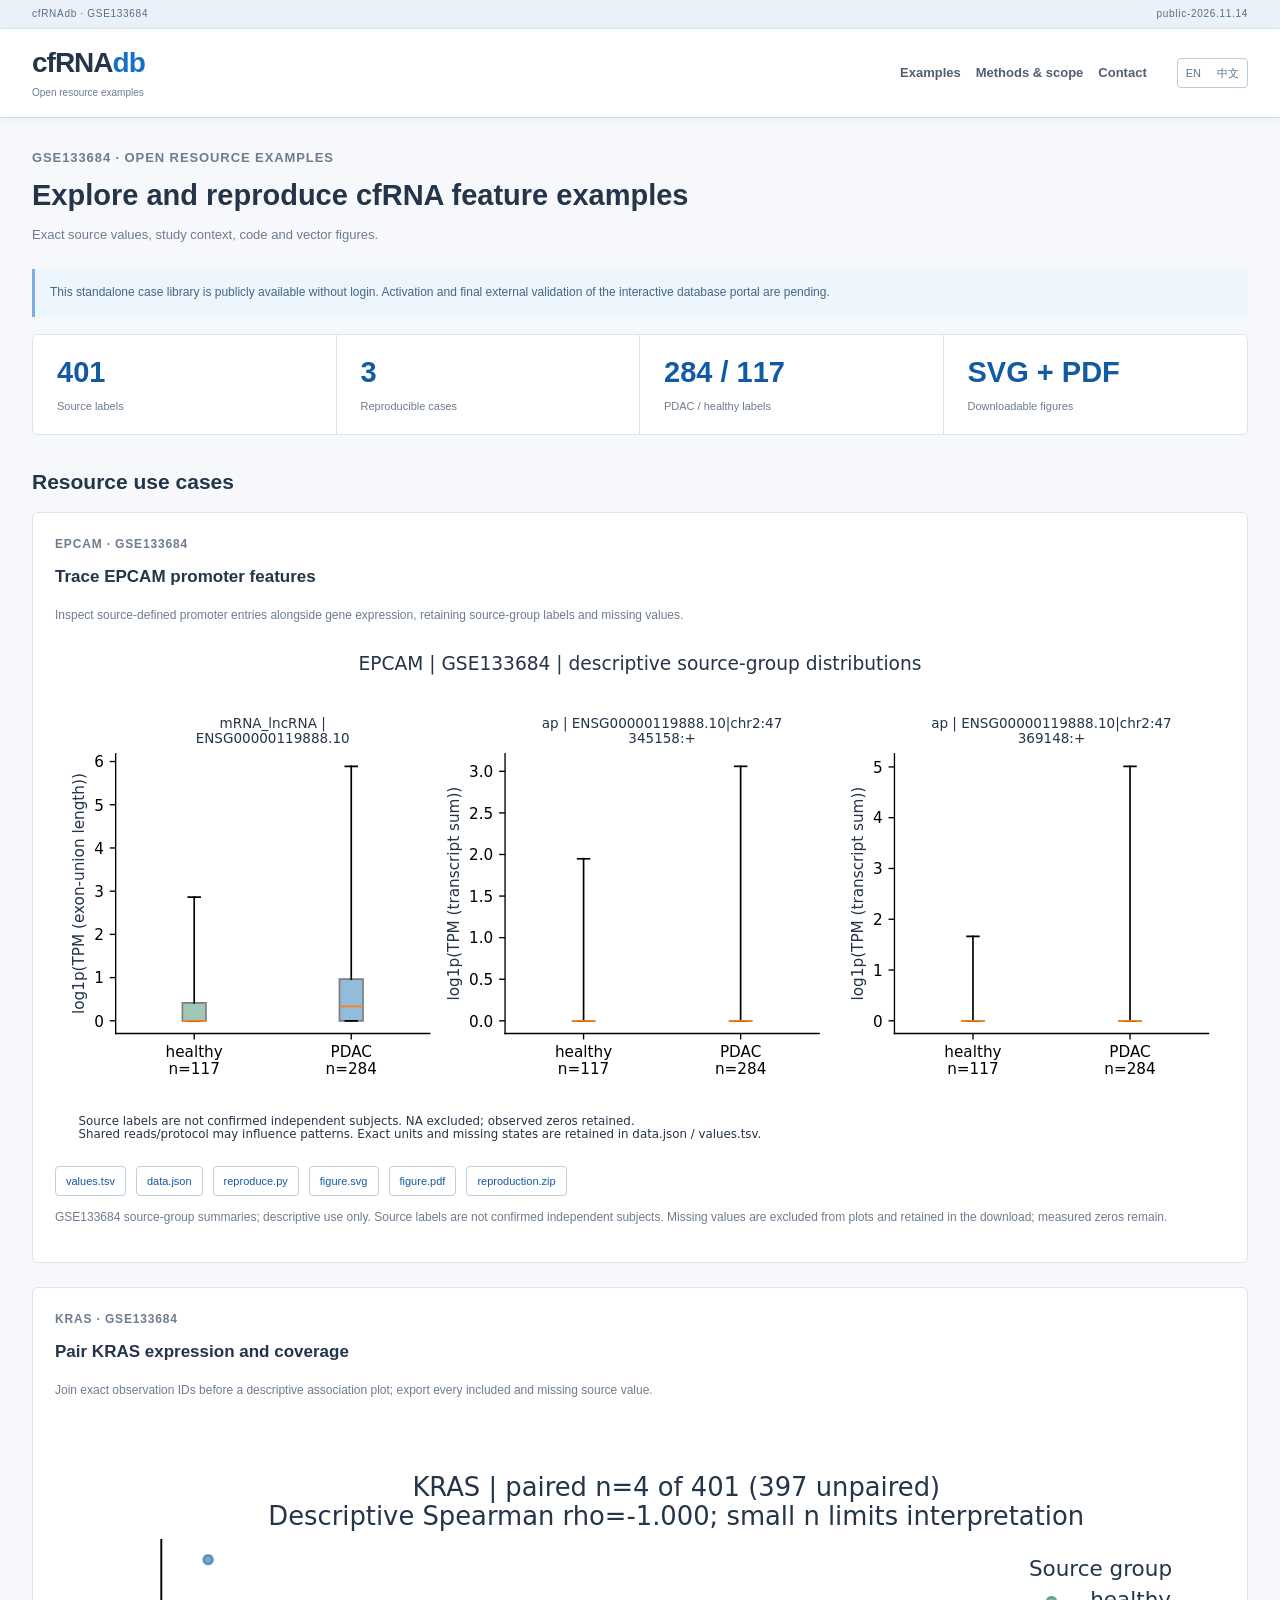
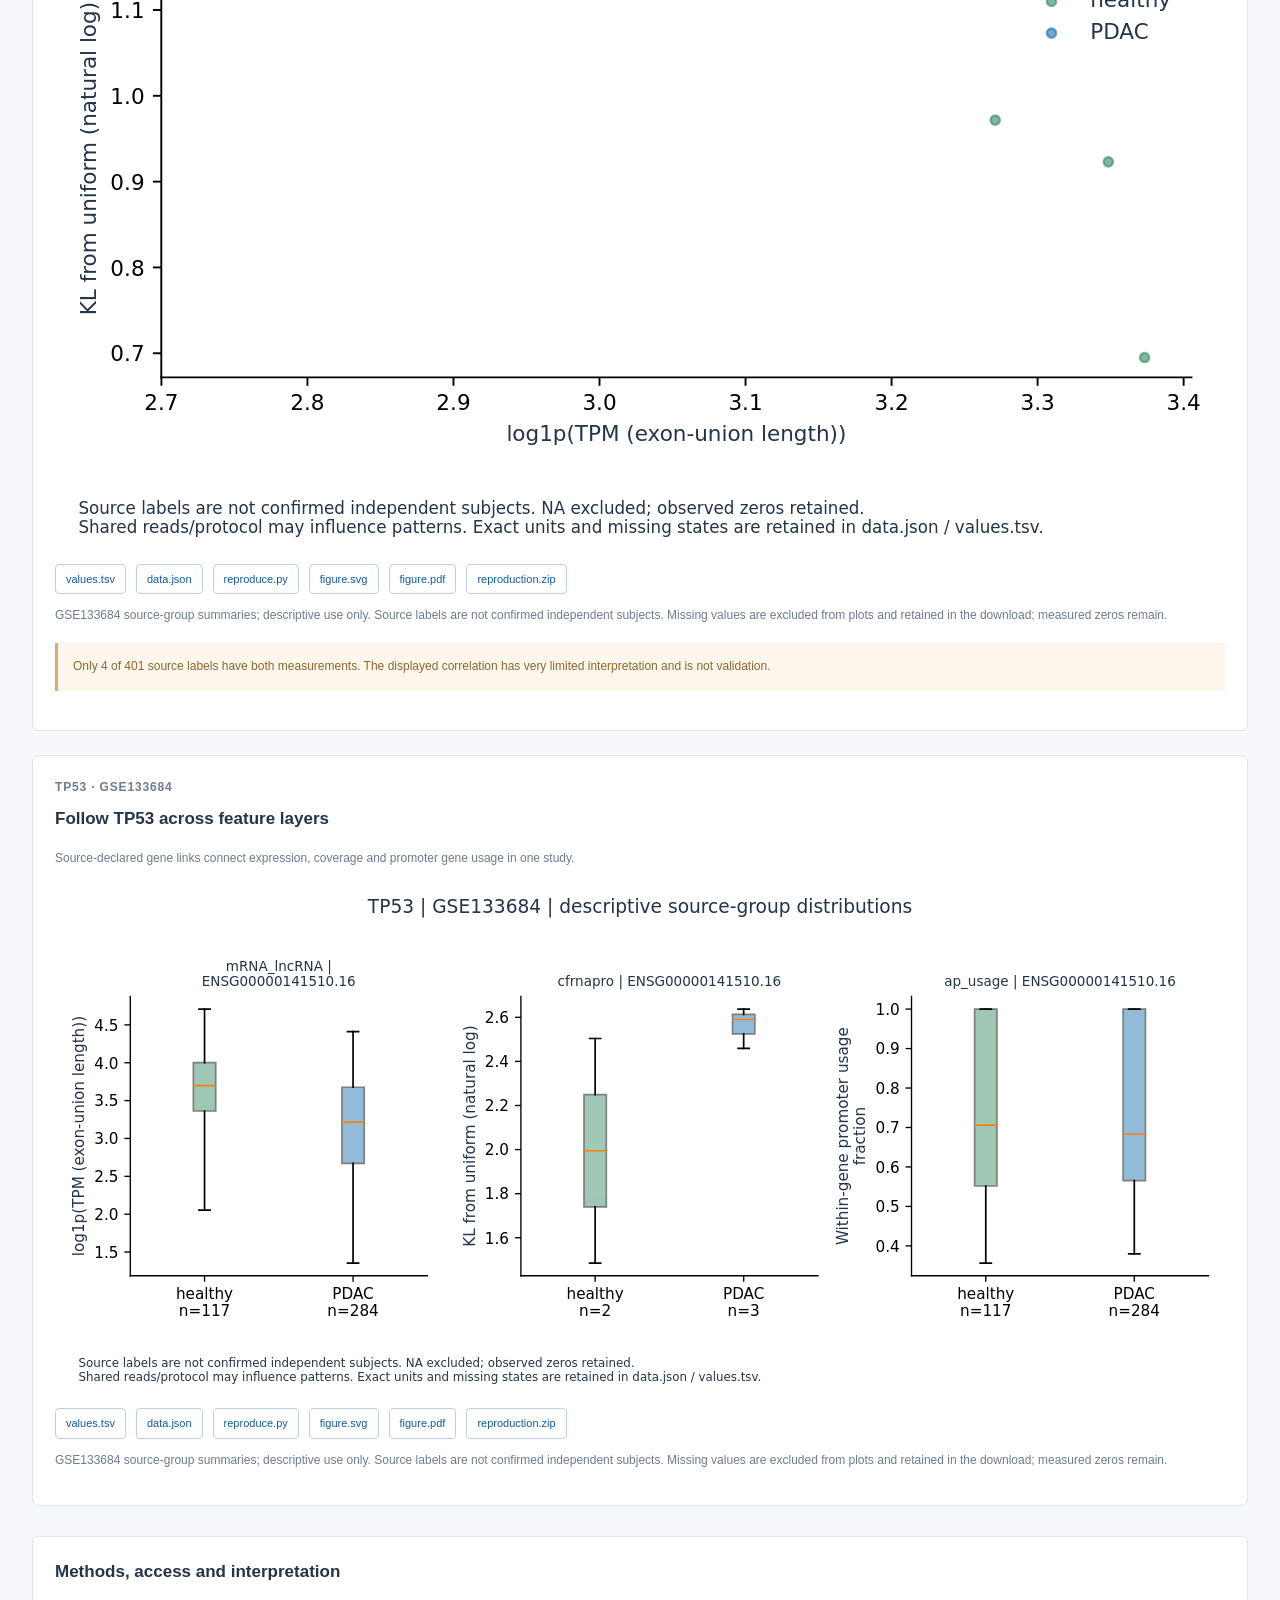
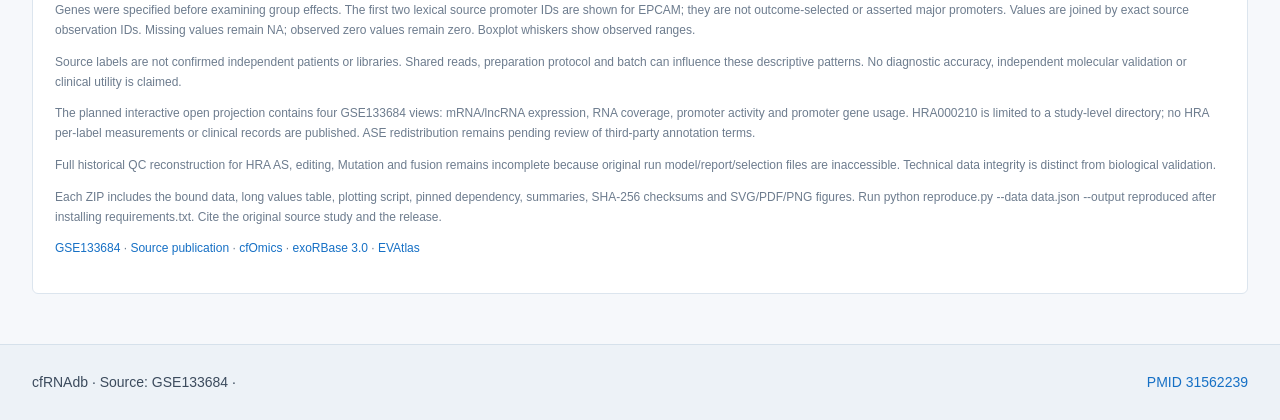
==== open/index.html @ 6a894645 "Publish three reproducible GSE133684 resource examples Add an anonymous bilingual case library with " ====
<!doctype html><html lang="en"><head><meta charset="utf-8"><meta name="viewport" content="width=device-width, initial-scale=1"><meta name="description" content="Open, reproducible cfRNA resource examples from GSE133684 with exact values, provenance, code and SVG/PDF figures."><title>cfRNAdb · Open resource examples</title><link rel="stylesheet" href="assets/portal.css"></head><body>
<a class="skip" href="#content">Skip to content</a><div class="access-strip"><div class="wrap topbar"><span>cfRNAdb · GSE133684</span><span>public-2026.11.14</span></div></div><header class="header"><div class="wrap header-inner"><a class="brand" href="./"><span>cfRNA<b>db</b><small>Open resource examples</small></span></a><nav aria-label="Main navigation"><a href="#cases" id="nav-examples">Examples</a><a href="#methods" id="nav-methods">Methods &amp; scope</a><a href="https://github.com/linxiangsun145/cfrnadb-web/issues">Contact</a></nav><div class="language-switch"><a href="?lang=en">EN</a><a href="?lang=zh">中文</a></div></div></header><main class="wrap main" id="content"></main><footer class="footer"><div class="wrap footer-inner">cfRNAdb · Source: GSE133684 · <a href="https://pubmed.ncbi.nlm.nih.gov/31562239/">PMID 31562239</a></div></footer>
<script type="application/json" id="examples-data">{"format": "cfrnadb.resource-examples.v1", "release": "public-2026.11.14", "items": [{"id": "epcam-promoters", "gene": "EPCAM", "title_en": "Trace EPCAM promoter features", "title_zh": "追溯EPCAM启动子特征", "summary_en": "Inspect source-defined promoter entries alongside gene expression, retaining source-group labels and missing values.", "summary_zh": "将来源定义的启动子条目与基因表达并列查看，保留来源分组和缺失值。", "files": {"data.json": {"sha256": "4f8658f0f9938d1b926144a37bb05c35ae7957532683098acb07256074f74899", "bytes": 193455}, "values.tsv": {"sha256": "b20957470ef307a663233b4a7faf98c8e587790872538b33e7760c210ee69d20", "bytes": 341013}, "reproduce.py": {"sha256": "290efe89f8bc1f95d0ef4e1111f65cdaf94ddfe2cfeab08ba9d030b071e8b623", "bytes": 6216}, "requirements.txt": {"sha256": "c99238cf747fc41c2aca9129f9305e26d332f4e6beb7b7cc05ae76c7ee4fc808", "bytes": 20}, "README.txt": {"sha256": "ee2aae8d5c2c106ccec276c7afac1a240b728a3035aa523cd701ae68938880cb", "bytes": 803}, "summary.json": {"sha256": "1d4b39524eeb153fe3281a4cc411c84c632d02b81c769964969619a2ff695453", "bytes": 2195}, "figure.svg": {"sha256": "c25c3733319a443b1a8be186dfb14b8fa8ca414bad9370fc14521bb5162b8950", "bytes": 23737}, "figure.pdf": {"sha256": "3fe7b254185a510632d994537454f3b05d45dd69e4641c344a6001bec8c45116", "bytes": 20474}, "figure.png": {"sha256": "ec52a79899b0de8c83de045297b526d27ad0cd08e4b3697bf43065d5be1b1070", "bytes": 189710}, "SHA256SUMS.txt": {"sha256": "432a14b995a274d72b99678ceecbef6c587550c490f980fbd0b2f68d18a53902", "bytes": 711}, "reproduction.zip": {"sha256": "a04664eaab54c5e17134ec9c9e722bc9b5557c365c98e6b10d30a32f925d47e5", "bytes": 273557}}, "caption_en": "GSE133684 source-group summaries; descriptive use only. Source labels are not confirmed independent subjects. Missing values are excluded from plots and retained in the download; measured zeros remain.", "caption_zh": "GSE133684 来源分组的描述性展示；来源标签不等于已确认的独立受试者。绘图排除缺失值，下载文件保留缺失状态及实测零值。"}, {"id": "kras-paired-values", "gene": "KRAS", "title_en": "Pair KRAS expression and coverage", "title_zh": "配对查看KRAS表达与覆盖谱", "summary_en": "Join exact observation IDs before a descriptive association plot; export every included and missing source value.", "summary_zh": "按精确观察ID配对后展示描述性关联，导出全部纳入及缺失的来源值。", "files": {"data.json": {"sha256": "faef7a2e4fc92bd3ad4d087d05b5f9c50a4c975aab6a9a1abe69b4103e894cd4", "bytes": 155151}, "values.tsv": {"sha256": "a586c37714c176a2435a8621e9f3a4f61770f1a173fd654dfef386615d0326fe", "bytes": 233209}, "reproduce.py": {"sha256": "290efe89f8bc1f95d0ef4e1111f65cdaf94ddfe2cfeab08ba9d030b071e8b623", "bytes": 6216}, "requirements.txt": {"sha256": "c99238cf747fc41c2aca9129f9305e26d332f4e6beb7b7cc05ae76c7ee4fc808", "bytes": 20}, "README.txt": {"sha256": "a9e46a52697409f1997d6c2c5f7304aa66fc13e153cf05b9f8a66a8d8b85f143", "bytes": 806}, "summary.json": {"sha256": "56a9120f761eb52e6676350a657b59138cab115e8a89f42255ef5c239aeac9a0", "bytes": 1878}, "figure.svg": {"sha256": "2e80803e15d5531cb2414c0653528759648f61ff60a8d68f9f36ebcebcaab156", "bytes": 11646}, "figure.pdf": {"sha256": "e0a9357e8ef24aeb5f40cd647fb1673eafd2c0345eb6f39f2cf64b2c192f7334", "bytes": 19190}, "figure.png": {"sha256": "3c48dd0684f306d0f127a7ec2a798c543e177358a96bbea5ebf6e491deef3ef0", "bytes": 161294}, "SHA256SUMS.txt": {"sha256": "b509719c04258061e3e40f886d49b0631fb1839c02e752531bcf0381e4cd4acf", "bytes": 711}, "reproduction.zip": {"sha256": "cd1cc2067a87a95d1789b4393dfef1a96ea17c0407f21ac7ec08fb8d0655a9da", "bytes": 228418}}, "caption_en": "GSE133684 source-group summaries; descriptive use only. Source labels are not confirmed independent subjects. Missing values are excluded from plots and retained in the download; measured zeros remain.", "caption_zh": "GSE133684 来源分组的描述性展示；来源标签不等于已确认的独立受试者。绘图排除缺失值，下载文件保留缺失状态及实测零值。"}, {"id": "tp53-multiview", "gene": "TP53", "title_en": "Follow TP53 across feature layers", "title_zh": "追踪TP53的跨特征层信息", "summary_en": "Source-declared gene links connect expression, coverage and promoter gene usage in one study.", "summary_zh": "按来源明确的基因标识，关联同一研究内的表达、覆盖谱和启动子使用率。", "files": {"data.json": {"sha256": "8cced22a71edcae9f071897e4a95ce644de491c6f3e2f4dfb19027af5c88dea1", "bytes": 206843}, "values.tsv": {"sha256": "b7ea6b2ce7d0ff47a24cc61cf9eaa3b8b7a86a987ec98b622a832a649ed4104d", "bytes": 344506}, "reproduce.py": {"sha256": "290efe89f8bc1f95d0ef4e1111f65cdaf94ddfe2cfeab08ba9d030b071e8b623", "bytes": 6216}, "requirements.txt": {"sha256": "c99238cf747fc41c2aca9129f9305e26d332f4e6beb7b7cc05ae76c7ee4fc808", "bytes": 20}, "README.txt": {"sha256": "7fd9e959d872806af158ee6306e6b4a6642a2a3b55a6069f7764f854b805b9da", "bytes": 802}, "summary.json": {"sha256": "b0f07edc8a0a7517ea252ef27d0c07420dd0db8971a61a2fc0dc2b5c5a2b2001", "bytes": 2357}, "figure.svg": {"sha256": "9b18254483371fd96c8f7c03f4c6dd8e81dcac63bd82c6899d8ea16f936ae62f", "bytes": 23559}, "figure.pdf": {"sha256": "820127a9f6639bdec8c9b3f7f5cf18a05c335c50b05ba6a2621a6f43f88cfd86", "bytes": 20907}, "figure.png": {"sha256": "341348d1b94a68837c4224161fea6563008223dc3016afb8d25cb54c2a29e10e", "bytes": 210267}, "SHA256SUMS.txt": {"sha256": "c6e5ed17a235f38d96e6ca814d398d6f72c3758f11b0081371b61672bda580a8", "bytes": 711}, "reproduction.zip": {"sha256": "a0480ce5f33edc40eccea905730259179c248198541acdeb627e0ffe6df93b02", "bytes": 304219}}, "caption_en": "GSE133684 source-group summaries; descriptive use only. Source labels are not confirmed independent subjects. Missing values are excluded from plots and retained in the download; measured zeros remain.", "caption_zh": "GSE133684 来源分组的描述性展示；来源标签不等于已确认的独立受试者。绘图排除缺失值，下载文件保留缺失状态及实测零值。"}]}</script><script>
const zh=new URLSearchParams(location.search).get('lang')==='zh',c=(en,cn)=>zh?cn:en,e=v=>String(v??'').replace(/[&<>"']/g,x=>({'&':'&amp;','<':'&lt;','>':'&gt;','"':'&quot;',"'":'&#39;'}[x])),data=JSON.parse(document.getElementById('examples-data').textContent);
document.documentElement.lang=zh?'zh-CN':'en';document.getElementById('nav-examples').textContent=c('Examples','使用案例');document.getElementById('nav-methods').textContent=c('Methods & scope','方法与公开范围');
document.querySelector('#content').innerHTML='<div class="page-top"><div><p class="eyebrow">GSE133684 · OPEN RESOURCE EXAMPLES</p><h1>'+c('Explore and reproduce cfRNA feature examples','查看并复现 cfRNA 特征案例')+'</h1><p>'+c('Exact source values, study context, code and vector figures.','提供精确来源值、研究语境、代码和矢量图。')+'</p></div></div><div class="note">'+c('This standalone case library is publicly available without login. Activation and final external validation of the interactive database portal are pending.','此独立案例库无需登录即可访问。交互式数据库门户仍待启用公网入口和完成外部验收。')+'</div><div class="metric-row">'+[['401',c('Source labels','来源标签')],['3',c('Reproducible cases','可复现案例')],['284 / 117',c('PDAC / healthy labels','PDAC / healthy 标签')],['SVG + PDF',c('Downloadable figures','可下载图表')]].map(([v,l])=>'<div class="metric"><strong>'+v+'</strong><span>'+l+'</span></div>').join('')+'</div><section id="cases"><div class="section-head"><h2>'+c('Resource use cases','资源使用案例')+'</h2></div><div class="example-grid">'+data.items.map(item=>'<article class="card"><p class="eyebrow">'+e(item.gene)+' · GSE133684</p><h2>'+e(c(item.title_en,item.title_zh))+'</h2><p>'+e(c(item.summary_en,item.summary_zh))+'</p><a href="examples/'+item.id+'/figure.svg"><img class="example-figure" src="examples/'+item.id+'/figure.svg" alt="'+e(c(item.title_en,item.title_zh))+'"></a><div class="metadata-downloads">'+['values.tsv','data.json','reproduce.py','figure.svg','figure.pdf','reproduction.zip'].map(name=>'<a class="btn small" download href="examples/'+item.id+'/'+name+'">'+name+'</a>').join('')+'</div><p class="small muted">'+e(c(item.caption_en,item.caption_zh))+'</p>'+(item.gene==='KRAS'?'<div class="note warning">'+c('Only 4 of 401 source labels have both measurements. The displayed correlation has very limited interpretation and is not validation.','401个来源标签中仅4个同时具有两项有效测量。相关系数的解释受到很大限制，不作为验证依据。')+'</div>':'')+'</article>').join('')+'</div></section><section class="card section-gap" id="methods"><h2>'+c('Methods, access and interpretation','方法、访问范围与解释')+'</h2><p>'+c('Genes were specified before examining group effects. The first two lexical source promoter IDs are shown for EPCAM; they are not outcome-selected or asserted major promoters. Values are joined by exact source observation IDs. Missing values remain NA; observed zero values remain zero. Boxplot whiskers show observed ranges.','示例基因在检查组间效应前指定。EPCAM展示按来源ID字典顺序排列的前两个启动子，不按效应筛选，也不声明为主要启动子。数值按精确来源观察ID配对，保留NA与实测零值；箱线图须线表示实测范围。')+'</p><p>'+c('Source labels are not confirmed independent patients or libraries. Shared reads, preparation protocol and batch can influence these descriptive patterns. No diagnostic accuracy, independent molecular validation or clinical utility is claimed.','来源标签不等于已确认的独立患者或文库。共享reads、建库流程和批次均可能影响这些描述性分布；案例不声明诊断性能、独立分子验证或临床效用。')+'</p><p>'+c('The planned interactive open projection contains four GSE133684 views: mRNA/lncRNA expression, RNA coverage, promoter activity and promoter gene usage. HRA000210 is limited to a study-level directory; no HRA per-label measurements or clinical records are published. ASE redistribution remains pending review of third-party annotation terms.','交互式公开投影包含GSE133684的四个视图：mRNA/lncRNA表达、RNA覆盖谱、启动子活性和基因层启动子使用率。HRA000210仅限研究级目录，未公开逐标签测量或临床记录。ASE再分发仍待核对第三方注释条款。')+'</p><p>'+c('Full historical QC reconstruction for HRA AS, editing, Mutation and fusion remains incomplete because original run model/report/selection files are inaccessible. Technical data integrity is distinct from biological validation.','HRA的AS、editing、Mutation及fusion原始运行模型、报告和筛选文件仍不可读，完整历史QC重建尚未完成。技术数据完整性与生物学验证是不同证据层级。')+'</p><p>'+c('Each ZIP includes the bound data, long values table, plotting script, pinned dependency, summaries, SHA-256 checksums and SVG/PDF/PNG figures. Run python reproduce.py --data data.json --output reproduced after installing requirements.txt. Cite the original source study and the release.','每个ZIP包含绑定数据、长表数值、绘图脚本、固定依赖、摘要、SHA-256清单及SVG/PDF/PNG图。安装requirements.txt后，运行python reproduce.py --data data.json --output reproduced。使用时引用原始来源研究及本版本。')+'</p><p><a href="https://www.ncbi.nlm.nih.gov/geo/query/acc.cgi?acc=GSE133684">GSE133684</a> · <a href="https://doi.org/10.1136/gutjnl-2019-318860">Source publication</a> · <a href="https://doi.org/10.1093/nar/gkad777">cfOmics</a> · <a href="https://doi.org/10.1093/nar/gkaf1004">exoRBase 3.0</a> · <a href="https://doi.org/10.1093/nar/gkab668">EVAtlas</a></p></section>';
</script></body></html>
---- open/assets/portal.css ----
:root{--ink:#243449;--text:#3c4b5d;--muted:#6d7c8e;--blue:#1670c5;--blue-dark:#125ba2;--pale:#edf6fe;--line:#dce5ee;--white:#fff;--amber:#916126;--red:#b44845;--radius:6px}
*{box-sizing:border-box}body{margin:0;background:#f6f8fb;color:var(--text);font:14px/1.65 -apple-system,BlinkMacSystemFont,"Segoe UI","Microsoft YaHei","PingFang SC",Arial,sans-serif}a{color:var(--blue);text-decoration:none}a:hover{text-decoration:underline}button,input,select{font:inherit}button,a,input,select,summary{outline-offset:3px}button:focus-visible,a:focus-visible,input:focus-visible,select:focus-visible{outline:3px solid #75baf2}button{cursor:pointer}button:disabled{opacity:.5;cursor:wait}.wrap{max-width:1340px;margin:auto;padding:0 32px}.access-strip{background:#eaf1f8;border-bottom:1px solid var(--line);font-size:10px;letter-spacing:.07em;color:#596e84}.topbar{display:flex;justify-content:space-between;align-items:center;min-height:28px}.connection{letter-spacing:0;font-size:11px}.connection:before{content:'';display:inline-block;width:6px;height:6px;background:#42a174;border-radius:50%;margin-right:7px}.connection.offline:before{background:var(--red)}
.header{position:sticky;top:0;z-index:20;background:#fffffffa;border-bottom:1px solid #cedbe8;box-shadow:0 2px 8px #254e7310}.header-inner{height:88px;display:flex;align-items:center;gap:30px}.brand{display:flex;align-items:center;color:var(--ink);font-size:28px;font-weight:650;letter-spacing:-1px;white-space:nowrap;line-height:1.1}.brand:hover{text-decoration:none}.brand b,.brand-text b{color:var(--blue);font-weight:650}.brand svg{width:29px;height:37px;margin-right:8px;fill:none;stroke:var(--blue);stroke-width:1.9}.brand small{display:block;font-size:10px;font-weight:400;letter-spacing:0;color:var(--muted);margin-top:8px}.brand>span{display:block}nav{display:flex;gap:24px;align-items:stretch;height:100%;flex:1;justify-content:flex-end;min-width:0}nav a{display:flex;align-items:center;font-size:13px;font-weight:550;color:#4f5f71;border-bottom:3px solid transparent;padding-top:3px;white-space:nowrap}nav a.active{color:var(--blue);border-color:var(--blue)}nav a:hover{color:var(--blue);text-decoration:none}.language-switch{display:flex;border:1px solid #b8cce0;border-radius:4px;overflow:hidden;flex-shrink:0}.language-switch a{padding:5px 8px;font-size:11px;color:#58738c}.language-switch a.active{background:var(--blue);color:white}.language-switch a:hover{text-decoration:none}
.main{min-height:calc(100vh - 265px);padding-top:29px;padding-bottom:50px}.eyebrow{font-size:11px;letter-spacing:.07em;text-transform:uppercase;font-weight:650;color:var(--blue);margin:0 0 9px}.hero{display:grid;grid-template-columns:minmax(0,1.2fr) minmax(0,1fr);gap:50px;align-items:center;padding:26px 0 34px}.welcome h1{font-size:35px;line-height:1.3;color:var(--ink);letter-spacing:-1px;margin:0 0 12px;font-weight:650}.welcome h1>span{white-space:nowrap}.welcome h1 b{color:var(--blue)}.welcome h2{font-size:19px;font-weight:500;color:#435972;margin:0 0 14px}.lead{font-size:14px;line-height:1.9;color:var(--muted);max-width:610px;margin:0 0 20px}.hero-actions{display:flex;gap:12px}.search-card{border:1px solid #ccdeef;background:#fff;border-top:3px solid var(--blue);padding:23px 25px;border-radius:6px;box-shadow:0 5px 18px #2a5a8110;min-width:0}.panel-title{display:flex;align-items:center;gap:10px;justify-content:space-between;margin-bottom:17px}.panel-title h2{font-size:17px;color:var(--ink);margin:0;flex:1}.panel-title>span:last-child{font-size:11px;color:var(--muted)}.search-icon{font-size:25px;color:var(--blue);line-height:1}.search-large{display:flex;gap:0;min-width:0}.search-large input{flex:1;min-width:0;border:1px solid #b7cde3;border-radius:4px 0 0 4px;padding:12px;font-size:12px;background:#fff}.search-large .btn{border-radius:0 4px 4px 0;flex-shrink:0;min-width:78px}.examples{font-size:11px;color:var(--muted);display:flex;gap:13px;align-items:center;flex-wrap:wrap;margin-top:10px}.search-card>.small{font-size:11px;margin:14px 0}.search-foot{display:flex;justify-content:space-between;gap:8px;border-top:1px solid var(--line);padding-top:13px;font-size:10px;color:var(--muted)}.btn{display:inline-flex;align-items:center;justify-content:center;gap:5px;border:1px solid #bdcfe1;background:#fff;color:var(--blue-dark);font-weight:500;padding:9px 16px;font-size:12px;border-radius:4px;line-height:1.5;white-space:normal;text-align:center}.btn:hover{background:#edf5fd;text-decoration:none}.btn.primary{border-color:var(--blue);background:var(--blue);color:#fff}.btn.primary:hover{background:var(--blue-dark)}.btn.small{font-size:11px;padding:6px 10px}
.metric-row{display:grid;grid-template-columns:repeat(4,minmax(0,1fr));border:1px solid var(--line);border-radius:6px;background:#fff;margin:0 0 32px;overflow:hidden}.metric{padding:19px 24px;border-right:1px solid var(--line)}.metric:last-child{border-right:0}.metric strong{font-size:29px;font-weight:650;color:var(--blue-dark);display:block;line-height:1.25}.metric span{font-size:11px;display:block;color:var(--muted);margin-top:7px}.section-head{display:flex;align-items:center;justify-content:space-between;gap:20px;margin:30px 0 15px}.section-head h2{font-size:21px;font-weight:600;line-height:1.4;margin:0;color:var(--ink)}.section-head .eyebrow{margin-bottom:3px;font-size:10px}.section-head>a{font-size:12px;white-space:nowrap}.cards{display:grid;grid-template-columns:repeat(4,minmax(0,1fr));gap:13px}.card{border:1px solid var(--line);background:#fff;border-radius:var(--radius);padding:22px;min-width:0}.card h2{font-size:17px;line-height:1.5;font-weight:600;color:var(--ink);margin:0 0 17px}.card h3{font-size:15px;color:var(--ink);margin:0 0 11px}.card p{font-size:12px;color:var(--muted)}.card+.card{margin-top:20px}.feature-card{display:flex;gap:13px;align-items:flex-start;padding:18px 16px;color:var(--text);transition:background .15s,border-color .15s}.feature-card:hover{background:#f7fbff;border-color:#85b7e3;text-decoration:none}.feature-card h3{font-size:14px;margin:0 0 6px;font-weight:600}.feature-card p{font-size:11px;line-height:1.65;color:var(--muted);margin:0 0 11px;min-height:36px}.feature-card .symbol{height:37px;min-width:39px;display:flex;align-items:center;justify-content:center;border-radius:5px;background:#e8f2fc;color:var(--blue);font-size:11px;font-weight:700;flex-shrink:0}.feature-card:nth-child(4n+2) .symbol{background:#edf5f1;color:#398466}.feature-card:nth-child(4n+3) .symbol{background:#f3effa;color:#7753a5}.feature-card:nth-child(4n+4) .symbol{background:#fbf3e9;color:#a77938}.card-count{font-size:10px;color:#567a9b;display:flex;justify-content:space-between}.feature-grid .card+.card,.two-columns>.card+.card,.detail-grid>aside>.card:first-child{margin-top:0}.two-columns{display:grid;grid-template-columns:repeat(2,minmax(0,1fr));gap:22px}.study-card{border-top:3px solid #66a1d6}.study-heading{display:flex;justify-content:space-between;gap:10px;margin-bottom:10px}.study-heading .eyebrow{margin:0}.tiny-stats{display:flex;gap:32px;margin:21px 0}.tiny-stats span{display:flex;flex-direction:column;font-size:11px;color:var(--muted)}.tiny-stats b{font-size:22px;color:var(--ink);font-weight:600}.intro{display:flex;align-items:center;justify-content:space-between;gap:25px;background:#eaf3fc;border-left:3px solid var(--blue);padding:21px 25px;margin-top:30px;font-size:13px}.intro p{font-size:12px;margin:5px 0 0;color:var(--muted)}.intro .btn{flex-shrink:0}
.page-top{display:flex;align-items:center;justify-content:space-between;gap:25px;margin-bottom:24px}.page-top h1{font-size:29px;font-weight:600;line-height:1.4;color:var(--ink);margin:0 0 8px}.page-top p{margin:0;font-size:13px;color:var(--muted);max-width:860px}.page-top p.eyebrow{margin:0 0 7px}.crumbs{font-size:11px;color:var(--muted);margin-bottom:18px}.feature-tabs{display:flex;gap:0;overflow:auto;border-bottom:1px solid #bfcfdf;background:#fff;margin-bottom:20px;scrollbar-width:thin}.feature-tabs a{display:flex;align-items:center;gap:6px;padding:10px 14px;border-bottom:3px solid transparent;color:#5f7285;font-size:12px;flex-shrink:0;white-space:nowrap}.feature-tabs a.active{color:var(--blue);border-color:var(--blue);background:#edf5fd}.feature-tabs a:hover{text-decoration:none;background:#f4f8fc}.feature-tabs a b{font-size:11px}.feature-tabs a span{font-size:11px}.filter-panel{border:1px solid #ccdeef;border-top:3px solid #75a9d6;border-radius:5px;background:#fff;padding:20px 23px;margin-bottom:17px}.filter-panel .panel-title{margin-bottom:15px}.toolbar{display:grid;grid-template-columns:1.45fr 1fr 1fr 1.15fr auto;align-items:end;gap:14px}.field{display:flex;flex-direction:column;gap:7px;min-width:0}.field label{font-size:11px;font-weight:600;color:#50657c}.field input,.field select,.table-actions select{min-width:0;width:100%;background:#fff;border:1px solid #c5d4e3;border-radius:4px;padding:9px 10px;color:var(--text);font-size:12px;max-width:100%}.filter-actions{display:flex;flex-direction:column;align-items:center;gap:6px}.filter-actions .btn{min-width:82px}.filter-actions>a{font-size:10px}.options{display:flex;align-items:center;flex-wrap:wrap;gap:22px;margin-top:17px;font-size:11px;color:var(--muted)}.options label{display:flex;align-items:center;gap:7px;cursor:pointer}.options input{accent-color:var(--blue);margin:0;width:13px;height:13px}.result-bar{display:flex;justify-content:space-between;align-items:center;gap:15px;margin:19px 0 14px;font-size:12px;color:var(--muted)}.table-actions{display:flex;align-items:center;gap:12px}.table-actions>label{display:flex;align-items:center;gap:7px;font-size:11px;white-space:nowrap}.table-actions select{width:64px;padding:5px}.table-wrap{max-width:100%;overflow:auto;border:1px solid var(--line);border-radius:4px;background:white;scrollbar-width:thin}.card .table-wrap{border-color:#e2e9f0}table{width:100%;border-collapse:collapse;font-size:12px;text-align:left}th{background:#eaf3fb;color:#435e78;font-size:11px;font-weight:600;white-space:nowrap;border-bottom:1px solid #cdddeb}th,td{padding:12px 14px;vertical-align:top}td{border-bottom:1px solid #e7edf3}tbody tr:nth-child(even){background:#f7fafc}tbody tr:hover{background:#edf5fd}tbody tr:last-child td{border-bottom:0}.right{text-align:right}.feature-name{display:block;max-width:480px;overflow-wrap:anywhere;line-height:1.65;font-weight:500}.secondary{display:block;margin-top:3px;font-size:10px;color:#7c8997}.mono{font-family:ui-monospace,SFMono-Regular,Consolas,"Liberation Mono",monospace;font-size:11px;overflow-wrap:anywhere}.pager{display:flex;justify-content:flex-end;gap:10px;margin-top:20px}.pill{display:inline-flex;align-items:center;white-space:nowrap;border:1px solid #d7e3ef;background:#f3f7fb;color:#61778d;font-size:10px;padding:3px 7px;border-radius:4px}.pill.final{border-color:#b8d5ee;background:#edf5fd;color:#286ca8}.pill.audit{background:#f8f1e7;border-color:#e9d5b8;color:#956728}.pill.history,.pill.preview{background:#f5f3f9;color:#837294;border-color:#ded6e9}.badges{display:flex;flex-wrap:wrap;gap:8px;margin:12px 0}.note{font-size:12px;line-height:1.8;background:#edf5fd;border-left:3px solid #7cadde;color:#466785;padding:13px 15px;margin:17px 0;overflow-wrap:anywhere}.note.warning{background:#fcf6ed;border-color:#d7ad72;color:#8b682f}.note.tip{background:#e7f5fc;border-left-color:#55b0d3;color:#39708a}.small{font-size:11px}.muted{color:var(--muted)}.loading,.empty,.error{padding:45px 25px;text-align:center;border:1px solid var(--line);background:white;border-radius:6px}.loading{color:var(--muted)}.empty h2,.error h2{font-size:21px;margin:0 0 12px}.empty p,.error p{font-size:13px}.error{border-color:#e7cbc8;color:var(--red)}
.detail-heading h1{font:500 23px/1.6 ui-monospace,SFMono-Regular,Consolas,monospace;overflow-wrap:anywhere;max-width:1050px}.detail-grid{display:grid;grid-template-columns:minmax(0,1fr) 300px;gap:22px}.detail-grid>*,.two-columns>*,.download-layout>*,.docs-grid>*{min-width:0}.unit-select{display:flex;align-items:center;justify-content:space-between;gap:20px;margin-bottom:20px}.unit-select .field{min-width:230px}.unit-note{font-size:10px;text-align:right;color:var(--muted);max-width:50%;overflow-wrap:anywhere}.unit-note b{color:#4d6b85;font-weight:500;font-size:11px}.mini-metrics{display:grid;grid-template-columns:repeat(4,minmax(0,1fr));gap:10px;margin:15px 0 22px}.mini-metric{background:#f0f6fb;padding:14px;border-radius:4px;min-width:0}.mini-metric b{font-size:20px;font-weight:600;color:var(--ink);display:block;overflow-wrap:anywhere}.mini-metric span{font-size:10px;color:#6a8094;display:block;margin-top:5px}.chart{display:block;width:100%;height:auto;max-height:280px;color:#708399}.chart .grid{stroke:#dfe8f1;stroke-width:1}.chart .bar{fill:#5a96c9}.chart text{fill:#6c8297;font:10px Arial,sans-serif}.chart-caption{font-size:10px!important;margin-top:11px!important;overflow-wrap:anywhere}.source-table-tools{display:flex;align-items:center;justify-content:space-between;gap:15px;margin-bottom:16px}.source-table-tools h2{margin:0}.source-table-tools input,.sources-header>input{border:1px solid #c9d7e5;border-radius:4px;padding:8px 10px;font-size:11px;background:white;color:var(--text);max-width:250px}.definition{margin:0}.definition>div{padding:11px 0;border-bottom:1px solid #e5ecf3}.definition>div:last-child{border-bottom:0}.definition dt{font-size:10px;color:#7a8a9a;margin-bottom:5px}.definition dd{font-size:12px;color:#405a72;margin:0;line-height:1.8;overflow-wrap:anywhere}.definition dd.mono{font-size:10px}.definition dd.hash{font-size:9px}.aside-links{display:flex;flex-direction:column;gap:10px;margin-top:20px}.hash{font:10px/1.8 ui-monospace,SFMono-Regular,Consolas,monospace;overflow-wrap:anywhere}.state{font-size:10px;background:#edf5fd;color:#3876a8;padding:4px 7px;border-radius:4px;display:inline-block}.state.missing{background:#faf3e8;color:#a07c45}.source-definition{font-size:11px;color:#72859a;margin-top:12px}.source-definition p{font-size:11px!important}.source-definition summary{cursor:pointer;color:var(--blue)}.legend{display:flex;gap:18px;flex-wrap:wrap;margin:20px 0;font-size:10px;color:var(--muted)}.legend span:before{content:'';display:inline-block;width:11px;height:7px;background:#6fa4d1;margin-right:6px;border-radius:2px}.legend span:last-child:before{background:#d4bd91}.coverage-row{margin:17px 0}.coverage-row>div:first-child{display:flex;justify-content:space-between;gap:15px;font-size:11px;margin-bottom:7px}.coverage-row>div:first-child>span{color:var(--muted);white-space:nowrap;font-size:10px}.coverage-track{height:7px;background:#edf1f6;border-radius:3px;display:flex;overflow:hidden}.coverage-track span:first-child{background:#6fa4d1}.coverage-track span:last-child{background:#d4bd91}.sources-header{display:flex;align-items:end;justify-content:space-between;gap:20px;margin-bottom:18px}.sources-header h2{font-size:19px;font-weight:600;color:var(--ink);margin:0}.sources-header>input{min-width:230px}.sources-header .field{min-width:260px}.section-gap{margin-top:30px}.stat-bars>a{display:block;margin:18px 0}.stat-bars>a>div{display:flex;justify-content:space-between;gap:15px;font-size:12px;margin-bottom:7px}.stat-bars b{font-weight:600;color:#527695}.stat-track{height:9px;background:#edf3f8;display:block;border-radius:2px;overflow:hidden}.stat-track i{display:block;height:100%;min-width:1px;background:#6fa4d1}
.download-layout{display:grid;grid-template-columns:minmax(0,1.3fr) minmax(0,.7fr);gap:22px}.download-form{display:grid;gap:18px}.download-form .mini-metrics{margin:0 0 3px}.download-form .badges{margin:0}.download-form .note{margin:0}.download-form>.btn{margin-top:3px}.bundle-files{list-style:none;margin:0;padding:0}.bundle-files li{border-bottom:1px solid var(--line);padding:12px 0;font-size:11px}.bundle-files li:last-child{border:0}.bundle-files b{display:block;color:#48667f;font-weight:550}.bundle-files small{display:block;color:var(--muted);margin-top:3px;font-size:10px}.job{padding:22px;border:1px solid #bddacb;border-radius:5px;background:#f0f8f4;margin-top:20px;overflow-wrap:anywhere}.job strong{font-size:16px;color:#3b7861}.job p{font-size:11px}.job .hash{font-size:9px}.job.progress{background:#eff6fd;border-color:#b9d4ee}.job.progress strong{color:var(--blue)}.job.progress:before{content:'';display:block;height:3px;margin-bottom:15px;border-radius:2px;background:linear-gradient(90deg,#d3e4f3,#619aca,#d3e4f3);background-size:200% 100%;animation:progress 2s linear infinite}@keyframes progress{to{background-position:200% 0}}.docs-grid{display:grid;grid-template-columns:205px minmax(0,1fr);gap:24px}.docs-nav{position:sticky;top:112px;align-self:start;display:grid;gap:2px;background:white;border:1px solid var(--line);border-radius:4px;padding:8px}.docs-nav a{padding:10px 13px;color:#5a748c;font-size:12px;border-left:3px solid transparent}.docs-nav a.active{color:var(--blue);background:#edf5fd;border-left-color:var(--blue)}.docs section{background:white;border:1px solid var(--line);border-radius:5px;padding:26px;margin-bottom:20px;scroll-margin-top:108px}.docs h2{font-size:23px;font-weight:600;color:var(--ink);margin:0 0 17px}.docs h3{font-size:16px;font-weight:600;color:var(--ink);margin:25px 0 12px}.docs p,.docs li{font-size:13px;line-height:1.95}.docs li{margin-bottom:8px}.docs ol,.docs ul{padding-left:23px}.docs table{font-size:12px}.docs th,.docs td{padding:10px 12px}.footer{background:#edf2f7;border-top:1px solid #d6e1eb;padding:26px 0}.footer-inner{display:flex;align-items:center;justify-content:space-between;gap:25px}.brand-text{font-size:24px;color:var(--ink);font-weight:600;letter-spacing:-1px}.brand-text small{display:block;font-size:10px;font-weight:400;letter-spacing:0;color:var(--muted);margin-top:3px}.footer p,.footer-inner>span{font-size:10px;color:var(--muted)}.skip{position:fixed;top:-100px;left:15px;z-index:100;background:white;padding:12px;border:1px solid var(--blue)}.skip:focus{top:10px}.sr-only{position:absolute;width:1px;height:1px;padding:0;margin:-1px;overflow:hidden;clip:rect(0,0,0,0);white-space:nowrap;border:0}#toast{display:none}
@media(max-width:1200px){.wrap{padding-left:24px;padding-right:24px}.header-inner{gap:20px}nav{gap:17px}nav a{font-size:12px}.brand{font-size:26px}.brand small{font-size:9px}.toolbar{grid-template-columns:1.3fr 1fr 1fr}.toolbar .field:first-child{grid-column:1/-1}.filter-actions{flex-direction:row;gap:14px}.feature-card{display:block}.feature-card .symbol{display:inline-flex;margin-bottom:12px}.hero{gap:30px}.detail-grid{grid-template-columns:minmax(0,1fr) 270px}.feature-tabs a span{display:none}}
@media(max-width:950px){.header-inner{position:relative;height:auto;min-height:105px;flex-wrap:wrap;gap:0;padding-top:13px}.brand{font-size:25px}.brand small{font-size:10px;margin-top:5px}.brand svg{height:32px}.language-switch{position:absolute;right:24px;top:18px}nav{order:3;flex-basis:100%;justify-content:flex-start;gap:25px;height:45px;margin-top:7px;overflow:auto;scrollbar-width:thin}nav a{font-size:12px;flex-shrink:0}.cards{grid-template-columns:repeat(3,minmax(0,1fr))}.hero{gap:25px}.welcome h1{font-size:30px}.welcome h2{font-size:17px}.hero .lead{font-size:12px}.search-card{padding:20px}.search-large input{font-size:11px;padding:10px}.search-foot{flex-direction:column}.metric{padding:18px}.metric strong{font-size:25px}.metric span{font-size:10px}.detail-grid{grid-template-columns:minmax(0,1fr) 245px}.unit-select{align-items:flex-start;flex-direction:column}.unit-note{max-width:none;text-align:left}.docs section{scroll-margin-top:125px}}
@media(max-width:720px){.wrap{padding-left:20px;padding-right:20px}.main{padding-top:22px;padding-bottom:35px}.hero{grid-template-columns:minmax(0,1fr);padding:12px 0 25px;gap:23px}.welcome h1{font-size:31px}.welcome h2{font-size:18px}.hero .lead{font-size:13px}.search-card{padding:20px}.search-foot{flex-direction:row}.cards{grid-template-columns:repeat(2,minmax(0,1fr))}.metric-row{grid-template-columns:repeat(2,minmax(0,1fr));margin-bottom:25px}.metric:nth-child(2){border-right:0}.metric:nth-child(-n+2){border-bottom:1px solid var(--line)}.metric strong{font-size:27px}.metric span{font-size:11px}.two-columns,.detail-grid,.download-layout,.docs-grid{grid-template-columns:minmax(0,1fr)}.section-head{margin-top:25px}.section-head h2{font-size:19px}.section-head>a{font-size:11px}.feature-card{padding:16px}.feature-card h3{font-size:14px}.page-top{display:block}.page-top>.btn{margin-top:15px}.page-top h1{font-size:26px}.page-top p{font-size:12px}.detail-heading h1{font-size:19px}.toolbar{grid-template-columns:repeat(2,minmax(0,1fr));gap:12px}.toolbar .field:first-child{grid-column:1/-1}.toolbar .field:nth-child(4){grid-column:1/-1}.filter-panel{padding:17px}.filter-actions{grid-column:1/-1}.filter-panel .panel-title>span{display:none}.options{gap:12px;font-size:10px}.result-bar{font-size:11px}.table-actions{flex-direction:column;align-items:flex-end;gap:7px}.table-actions label{font-size:10px}.feature-name{max-width:310px}.table-wrap{max-width:100%}th,td{padding:11px}.pill{font-size:9px}.card{padding:19px}.mini-metrics{grid-template-columns:repeat(2,minmax(0,1fr))}.unit-select .field{min-width:0;width:100%}.source-table-tools{align-items:stretch;flex-direction:column}.source-table-tools input{max-width:none}.sources-header{display:block}.sources-header>input{width:100%;max-width:none;margin-bottom:9px}.sources-header .field{min-width:0;margin-top:14px}.docs-nav{display:flex;position:static;overflow:auto;margin-bottom:0;padding:5px;gap:2px}.docs-nav a{white-space:nowrap;font-size:11px;padding:7px 10px;border-left:0;border-bottom:2px solid transparent}.docs-nav a.active{border-bottom-color:var(--blue)}.docs section{padding:21px;scroll-margin-top:125px}.docs h2{font-size:21px}.intro{align-items:flex-start;flex-direction:column;gap:15px;padding:20px}.footer-inner{flex-wrap:wrap;align-items:flex-start}.footer-inner>span{display:none}.footer p{font-size:10px}.search-large .btn{min-width:70px}.card h2{font-size:16px}}
@media(max-width:410px){.wrap{padding-left:16px;padding-right:16px}.topbar{font-size:9px}.connection{font-size:9px}.language-switch{right:16px}.brand{font-size:24px}.brand small{font-size:9px}nav{gap:22px}nav a{font-size:11px}.welcome h1{font-size:28px}.welcome h2{font-size:16px}.feature-card h3{font-size:13px}.feature-card p{font-size:10px}.feature-card{padding:14px}.cards{gap:10px}.metric{padding:16px}.metric span{font-size:10px}.metric strong{font-size:25px}.search-card{padding:17px}.search-card h2{font-size:16px}.search-foot{font-size:9px}.section-head h2{font-size:18px}.section-head>a{font-size:10px}.page-top h1{font-size:25px}.detail-heading h1{font-size:17px}.mini-metric b{font-size:18px}.mini-metric span{font-size:10px}.table-actions .btn{font-size:10px}.feature-name{max-width:270px}.definition dd{font-size:11px}.note{font-size:11px}}
@media(prefers-reduced-motion:reduce){*{animation:none!important;scroll-behavior:auto!important;transition:none!important}}

.main{scroll-margin-top:112px}.main:focus{outline:none}
.feature-tabs a span{display:none}.feature-tabs a.active span{display:inline}

/* Curated metadata: compact core information and optional details. */
.metadata-study .section-head{margin:0 0 14px}.metadata-downloads{display:flex;flex-wrap:wrap;gap:10px;margin-top:17px}.metadata-core{margin-bottom:18px}.metadata-extended{margin:0 0 24px!important}.metadata-extended>summary{font-weight:600;color:var(--blue-dark);cursor:pointer}.metadata-extended[open]>summary{margin-bottom:20px}.metadata-extension-grid{display:grid;grid-template-columns:repeat(2,minmax(0,1fr));gap:28px}.metadata-extension-grid .definition dd{overflow-wrap:anywhere}.metadata-links{display:flex;flex-wrap:wrap;gap:3px 6px;font-size:11px}.metadata-study .definition dd{overflow-wrap:anywhere}
.metadata-study .definition{display:grid;grid-template-columns:repeat(3,minmax(0,1fr));gap:17px 25px;margin:0}.metadata-core .definition{display:grid;grid-template-columns:repeat(2,minmax(0,1fr));gap:17px 25px}.metadata-item{min-width:0}.metadata-item dt{margin:0 0 5px}.metadata-item dd{margin:0;overflow-wrap:anywhere}.metadata-extension-grid .definition{display:grid;gap:13px}
@media(max-width:768px){.metadata-extension-grid{grid-template-columns:minmax(0,1fr);gap:15px}.metadata-study .definition{grid-template-columns:repeat(2,minmax(0,1fr))}}
@media(max-width:480px){.metadata-study .definition,.metadata-core .definition{grid-template-columns:minmax(0,1fr)}}

/* Gene-centred views and reproducible resource examples. */
nav{gap:15px}.gene-form{display:grid;grid-template-columns:2fr 1fr auto;align-items:end;gap:15px}.gene-form input,.gene-form select{width:100%}.gene-coverage{display:flex;flex-wrap:wrap;gap:8px 20px;font-size:12px}.gene-plots{display:grid;grid-template-columns:repeat(3,minmax(0,1fr));gap:18px}.gene-plots>.card+.card{margin-top:0}.example-grid{display:grid;grid-template-columns:minmax(0,1fr);gap:24px}.example-grid>.card+.card{margin-top:0}.example-figure{display:block;width:100%;height:auto;margin:20px 0}.gene-plots .chart{min-width:0}
@media(max-width:1100px){.gene-plots{grid-template-columns:minmax(0,1fr)}}
@media(max-width:650px){.gene-form{grid-template-columns:minmax(0,1fr)}.gene-form .btn{justify-self:start}}
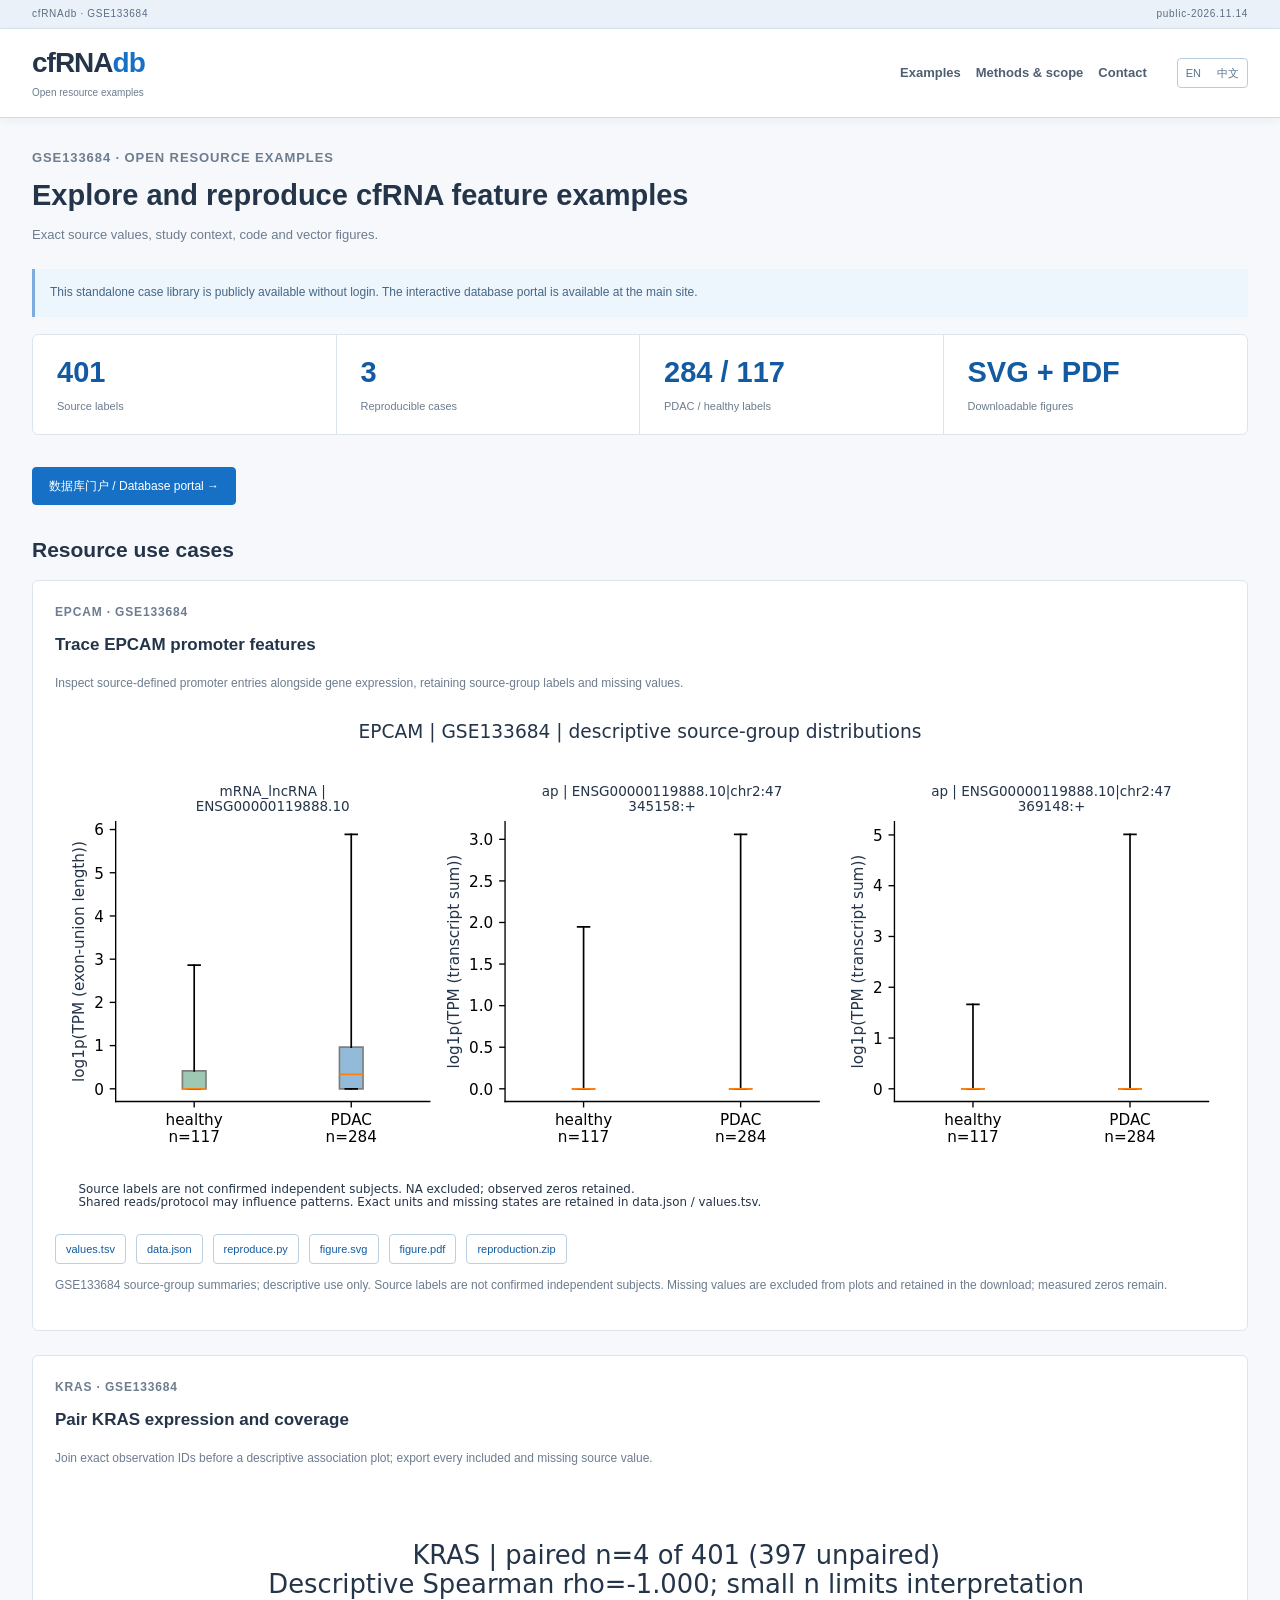
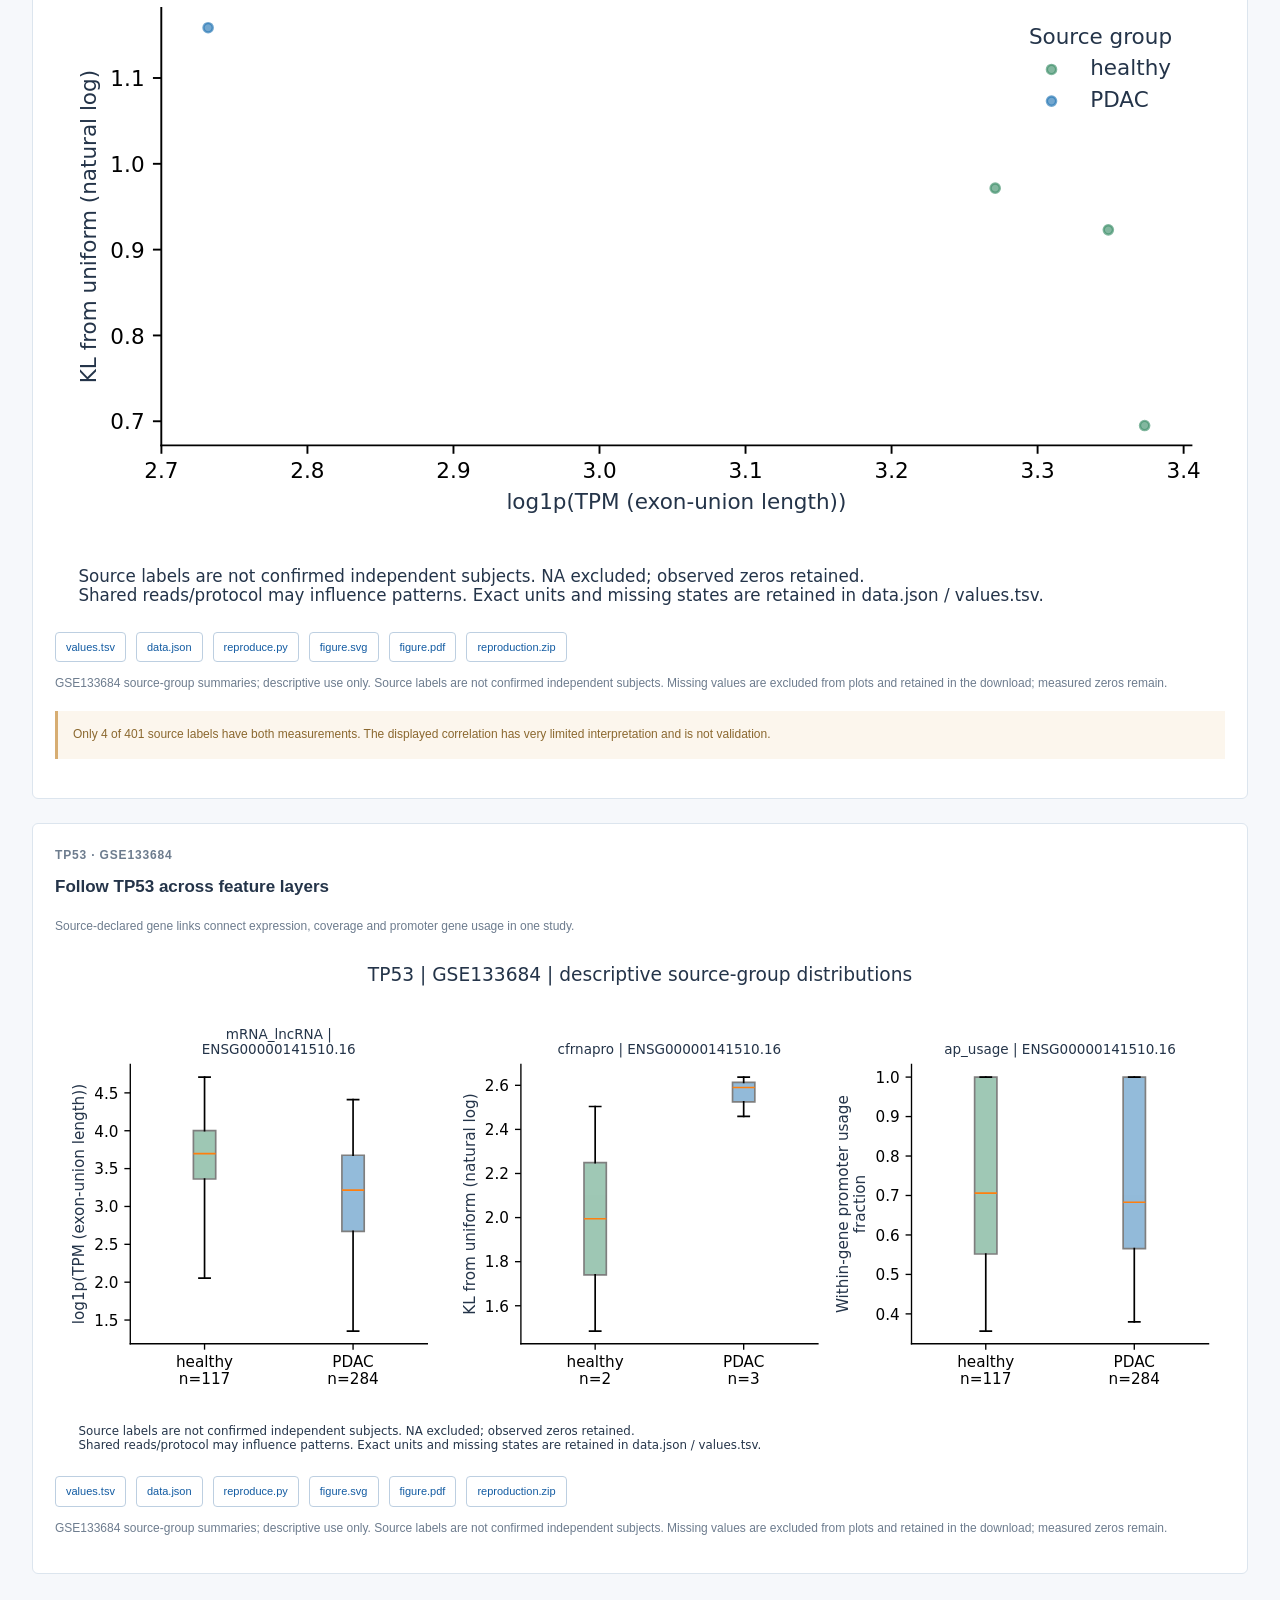
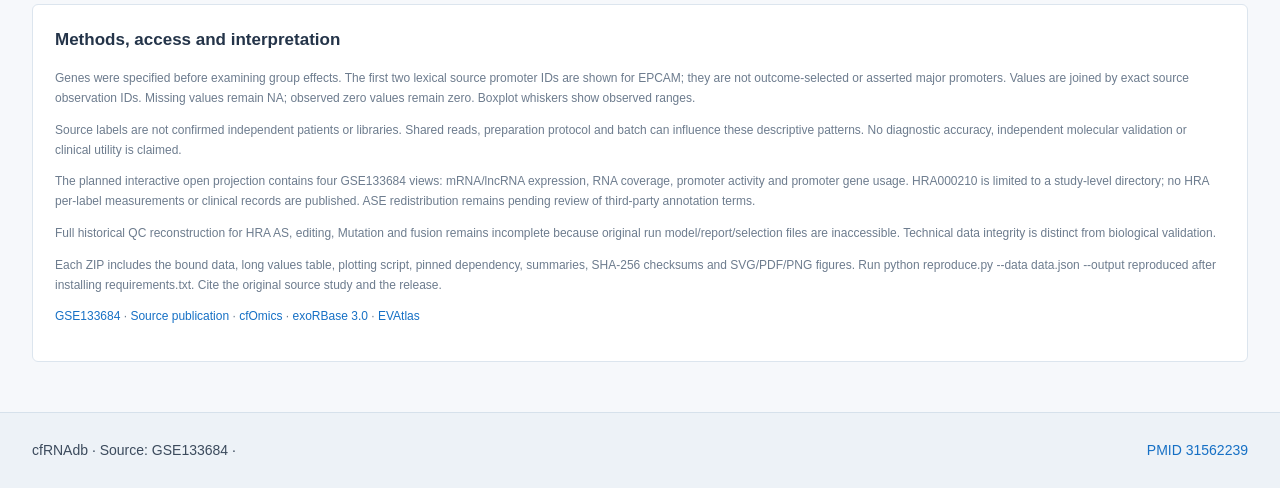
==== commit 5d2440e7: "Launch bilingual open cfRNA feature portal Connect source-linked gene exploration, exact feature val" ====
--- a/open/index.html
+++ b/open/index.html
@@ -3,5 +3,5 @@
 <script type="application/json" id="examples-data">{"format": "cfrnadb.resource-examples.v1", "release": "public-2026.11.14", "items": [{"id": "epcam-promoters", "gene": "EPCAM", "title_en": "Trace EPCAM promoter features", "title_zh": "追溯EPCAM启动子特征", "summary_en": "Inspect source-defined promoter entries alongside gene expression, retaining source-group labels and missing values.", "summary_zh": "将来源定义的启动子条目与基因表达并列查看，保留来源分组和缺失值。", "files": {"data.json": {"sha256": "4f8658f0f9938d1b926144a37bb05c35ae7957532683098acb07256074f74899", "bytes": 193455}, "values.tsv": {"sha256": "b20957470ef307a663233b4a7faf98c8e587790872538b33e7760c210ee69d20", "bytes": 341013}, "reproduce.py": {"sha256": "290efe89f8bc1f95d0ef4e1111f65cdaf94ddfe2cfeab08ba9d030b071e8b623", "bytes": 6216}, "requirements.txt": {"sha256": "c99238cf747fc41c2aca9129f9305e26d332f4e6beb7b7cc05ae76c7ee4fc808", "bytes": 20}, "README.txt": {"sha256": "ee2aae8d5c2c106ccec276c7afac1a240b728a3035aa523cd701ae68938880cb", "bytes": 803}, "summary.json": {"sha256": "1d4b39524eeb153fe3281a4cc411c84c632d02b81c769964969619a2ff695453", "bytes": 2195}, "figure.svg": {"sha256": "c25c3733319a443b1a8be186dfb14b8fa8ca414bad9370fc14521bb5162b8950", "bytes": 23737}, "figure.pdf": {"sha256": "3fe7b254185a510632d994537454f3b05d45dd69e4641c344a6001bec8c45116", "bytes": 20474}, "figure.png": {"sha256": "ec52a79899b0de8c83de045297b526d27ad0cd08e4b3697bf43065d5be1b1070", "bytes": 189710}, "SHA256SUMS.txt": {"sha256": "432a14b995a274d72b99678ceecbef6c587550c490f980fbd0b2f68d18a53902", "bytes": 711}, "reproduction.zip": {"sha256": "a04664eaab54c5e17134ec9c9e722bc9b5557c365c98e6b10d30a32f925d47e5", "bytes": 273557}}, "caption_en": "GSE133684 source-group summaries; descriptive use only. Source labels are not confirmed independent subjects. Missing values are excluded from plots and retained in the download; measured zeros remain.", "caption_zh": "GSE133684 来源分组的描述性展示；来源标签不等于已确认的独立受试者。绘图排除缺失值，下载文件保留缺失状态及实测零值。"}, {"id": "kras-paired-values", "gene": "KRAS", "title_en": "Pair KRAS expression and coverage", "title_zh": "配对查看KRAS表达与覆盖谱", "summary_en": "Join exact observation IDs before a descriptive association plot; export every included and missing source value.", "summary_zh": "按精确观察ID配对后展示描述性关联，导出全部纳入及缺失的来源值。", "files": {"data.json": {"sha256": "faef7a2e4fc92bd3ad4d087d05b5f9c50a4c975aab6a9a1abe69b4103e894cd4", "bytes": 155151}, "values.tsv": {"sha256": "a586c37714c176a2435a8621e9f3a4f61770f1a173fd654dfef386615d0326fe", "bytes": 233209}, "reproduce.py": {"sha256": "290efe89f8bc1f95d0ef4e1111f65cdaf94ddfe2cfeab08ba9d030b071e8b623", "bytes": 6216}, "requirements.txt": {"sha256": "c99238cf747fc41c2aca9129f9305e26d332f4e6beb7b7cc05ae76c7ee4fc808", "bytes": 20}, "README.txt": {"sha256": "a9e46a52697409f1997d6c2c5f7304aa66fc13e153cf05b9f8a66a8d8b85f143", "bytes": 806}, "summary.json": {"sha256": "56a9120f761eb52e6676350a657b59138cab115e8a89f42255ef5c239aeac9a0", "bytes": 1878}, "figure.svg": {"sha256": "2e80803e15d5531cb2414c0653528759648f61ff60a8d68f9f36ebcebcaab156", "bytes": 11646}, "figure.pdf": {"sha256": "e0a9357e8ef24aeb5f40cd647fb1673eafd2c0345eb6f39f2cf64b2c192f7334", "bytes": 19190}, "figure.png": {"sha256": "3c48dd0684f306d0f127a7ec2a798c543e177358a96bbea5ebf6e491deef3ef0", "bytes": 161294}, "SHA256SUMS.txt": {"sha256": "b509719c04258061e3e40f886d49b0631fb1839c02e752531bcf0381e4cd4acf", "bytes": 711}, "reproduction.zip": {"sha256": "cd1cc2067a87a95d1789b4393dfef1a96ea17c0407f21ac7ec08fb8d0655a9da", "bytes": 228418}}, "caption_en": "GSE133684 source-group summaries; descriptive use only. Source labels are not confirmed independent subjects. Missing values are excluded from plots and retained in the download; measured zeros remain.", "caption_zh": "GSE133684 来源分组的描述性展示；来源标签不等于已确认的独立受试者。绘图排除缺失值，下载文件保留缺失状态及实测零值。"}, {"id": "tp53-multiview", "gene": "TP53", "title_en": "Follow TP53 across feature layers", "title_zh": "追踪TP53的跨特征层信息", "summary_en": "Source-declared gene links connect expression, coverage and promoter gene usage in one study.", "summary_zh": "按来源明确的基因标识，关联同一研究内的表达、覆盖谱和启动子使用率。", "files": {"data.json": {"sha256": "8cced22a71edcae9f071897e4a95ce644de491c6f3e2f4dfb19027af5c88dea1", "bytes": 206843}, "values.tsv": {"sha256": "b7ea6b2ce7d0ff47a24cc61cf9eaa3b8b7a86a987ec98b622a832a649ed4104d", "bytes": 344506}, "reproduce.py": {"sha256": "290efe89f8bc1f95d0ef4e1111f65cdaf94ddfe2cfeab08ba9d030b071e8b623", "bytes": 6216}, "requirements.txt": {"sha256": "c99238cf747fc41c2aca9129f9305e26d332f4e6beb7b7cc05ae76c7ee4fc808", "bytes": 20}, "README.txt": {"sha256": "7fd9e959d872806af158ee6306e6b4a6642a2a3b55a6069f7764f854b805b9da", "bytes": 802}, "summary.json": {"sha256": "b0f07edc8a0a7517ea252ef27d0c07420dd0db8971a61a2fc0dc2b5c5a2b2001", "bytes": 2357}, "figure.svg": {"sha256": "9b18254483371fd96c8f7c03f4c6dd8e81dcac63bd82c6899d8ea16f936ae62f", "bytes": 23559}, "figure.pdf": {"sha256": "820127a9f6639bdec8c9b3f7f5cf18a05c335c50b05ba6a2621a6f43f88cfd86", "bytes": 20907}, "figure.png": {"sha256": "341348d1b94a68837c4224161fea6563008223dc3016afb8d25cb54c2a29e10e", "bytes": 210267}, "SHA256SUMS.txt": {"sha256": "c6e5ed17a235f38d96e6ca814d398d6f72c3758f11b0081371b61672bda580a8", "bytes": 711}, "reproduction.zip": {"sha256": "a0480ce5f33edc40eccea905730259179c248198541acdeb627e0ffe6df93b02", "bytes": 304219}}, "caption_en": "GSE133684 source-group summaries; descriptive use only. Source labels are not confirmed independent subjects. Missing values are excluded from plots and retained in the download; measured zeros remain.", "caption_zh": "GSE133684 来源分组的描述性展示；来源标签不等于已确认的独立受试者。绘图排除缺失值，下载文件保留缺失状态及实测零值。"}]}</script><script>
 const zh=new URLSearchParams(location.search).get('lang')==='zh',c=(en,cn)=>zh?cn:en,e=v=>String(v??'').replace(/[&<>"']/g,x=>({'&':'&amp;','<':'&lt;','>':'&gt;','"':'&quot;',"'":'&#39;'}[x])),data=JSON.parse(document.getElementById('examples-data').textContent);
 document.documentElement.lang=zh?'zh-CN':'en';document.getElementById('nav-examples').textContent=c('Examples','使用案例');document.getElementById('nav-methods').textContent=c('Methods & scope','方法与公开范围');
-document.querySelector('#content').innerHTML='<div class="page-top"><div><p class="eyebrow">GSE133684 · OPEN RESOURCE EXAMPLES</p><h1>'+c('Explore and reproduce cfRNA feature examples','查看并复现 cfRNA 特征案例')+'</h1><p>'+c('Exact source values, study context, code and vector figures.','提供精确来源值、研究语境、代码和矢量图。')+'</p></div></div><div class="note">'+c('This standalone case library is publicly available without login. Activation and final external validation of the interactive database portal are pending.','此独立案例库无需登录即可访问。交互式数据库门户仍待启用公网入口和完成外部验收。')+'</div><div class="metric-row">'+[['401',c('Source labels','来源标签')],['3',c('Reproducible cases','可复现案例')],['284 / 117',c('PDAC / healthy labels','PDAC / healthy 标签')],['SVG + PDF',c('Downloadable figures','可下载图表')]].map(([v,l])=>'<div class="metric"><strong>'+v+'</strong><span>'+l+'</span></div>').join('')+'</div><section id="cases"><div class="section-head"><h2>'+c('Resource use cases','资源使用案例')+'</h2></div><div class="example-grid">'+data.items.map(item=>'<article class="card"><p class="eyebrow">'+e(item.gene)+' · GSE133684</p><h2>'+e(c(item.title_en,item.title_zh))+'</h2><p>'+e(c(item.summary_en,item.summary_zh))+'</p><a href="examples/'+item.id+'/figure.svg"><img class="example-figure" src="examples/'+item.id+'/figure.svg" alt="'+e(c(item.title_en,item.title_zh))+'"></a><div class="metadata-downloads">'+['values.tsv','data.json','reproduce.py','figure.svg','figure.pdf','reproduction.zip'].map(name=>'<a class="btn small" download href="examples/'+item.id+'/'+name+'">'+name+'</a>').join('')+'</div><p class="small muted">'+e(c(item.caption_en,item.caption_zh))+'</p>'+(item.gene==='KRAS'?'<div class="note warning">'+c('Only 4 of 401 source labels have both measurements. The displayed correlation has very limited interpretation and is not validation.','401个来源标签中仅4个同时具有两项有效测量。相关系数的解释受到很大限制，不作为验证依据。')+'</div>':'')+'</article>').join('')+'</div></section><section class="card section-gap" id="methods"><h2>'+c('Methods, access and interpretation','方法、访问范围与解释')+'</h2><p>'+c('Genes were specified before examining group effects. The first two lexical source promoter IDs are shown for EPCAM; they are not outcome-selected or asserted major promoters. Values are joined by exact source observation IDs. Missing values remain NA; observed zero values remain zero. Boxplot whiskers show observed ranges.','示例基因在检查组间效应前指定。EPCAM展示按来源ID字典顺序排列的前两个启动子，不按效应筛选，也不声明为主要启动子。数值按精确来源观察ID配对，保留NA与实测零值；箱线图须线表示实测范围。')+'</p><p>'+c('Source labels are not confirmed independent patients or libraries. Shared reads, preparation protocol and batch can influence these descriptive patterns. No diagnostic accuracy, independent molecular validation or clinical utility is claimed.','来源标签不等于已确认的独立患者或文库。共享reads、建库流程和批次均可能影响这些描述性分布；案例不声明诊断性能、独立分子验证或临床效用。')+'</p><p>'+c('The planned interactive open projection contains four GSE133684 views: mRNA/lncRNA expression, RNA coverage, promoter activity and promoter gene usage. HRA000210 is limited to a study-level directory; no HRA per-label measurements or clinical records are published. ASE redistribution remains pending review of third-party annotation terms.','交互式公开投影包含GSE133684的四个视图：mRNA/lncRNA表达、RNA覆盖谱、启动子活性和基因层启动子使用率。HRA000210仅限研究级目录，未公开逐标签测量或临床记录。ASE再分发仍待核对第三方注释条款。')+'</p><p>'+c('Full historical QC reconstruction for HRA AS, editing, Mutation and fusion remains incomplete because original run model/report/selection files are inaccessible. Technical data integrity is distinct from biological validation.','HRA的AS、editing、Mutation及fusion原始运行模型、报告和筛选文件仍不可读，完整历史QC重建尚未完成。技术数据完整性与生物学验证是不同证据层级。')+'</p><p>'+c('Each ZIP includes the bound data, long values table, plotting script, pinned dependency, summaries, SHA-256 checksums and SVG/PDF/PNG figures. Run python reproduce.py --data data.json --output reproduced after installing requirements.txt. Cite the original source study and the release.','每个ZIP包含绑定数据、长表数值、绘图脚本、固定依赖、摘要、SHA-256清单及SVG/PDF/PNG图。安装requirements.txt后，运行python reproduce.py --data data.json --output reproduced。使用时引用原始来源研究及本版本。')+'</p><p><a href="https://www.ncbi.nlm.nih.gov/geo/query/acc.cgi?acc=GSE133684">GSE133684</a> · <a href="https://doi.org/10.1136/gutjnl-2019-318860">Source publication</a> · <a href="https://doi.org/10.1093/nar/gkad777">cfOmics</a> · <a href="https://doi.org/10.1093/nar/gkaf1004">exoRBase 3.0</a> · <a href="https://doi.org/10.1093/nar/gkab668">EVAtlas</a></p></section>';
+document.querySelector('#content').innerHTML='<div class="page-top"><div><p class="eyebrow">GSE133684 · OPEN RESOURCE EXAMPLES</p><h1>'+c('Explore and reproduce cfRNA feature examples','查看并复现 cfRNA 特征案例')+'</h1><p>'+c('Exact source values, study context, code and vector figures.','提供精确来源值、研究语境、代码和矢量图。')+'</p></div></div><div class="note">'+c('This standalone case library is publicly available without login. The interactive database portal is available at the main site.','此独立案例库无需登录即可访问。交互式数据库门户现已可从主站访问。')+'</div><div class="metric-row">'+[['401',c('Source labels','来源标签')],['3',c('Reproducible cases','可复现案例')],['284 / 117',c('PDAC / healthy labels','PDAC / healthy 标签')],['SVG + PDF',c('Downloadable figures','可下载图表')]].map(([v,l])=>'<div class="metric"><strong>'+v+'</strong><span>'+l+'</span></div>').join('')+'</div><p><a class="btn primary" href="/?lang=zh">数据库门户 / Database portal →</a></p><section id="cases"><div class="section-head"><h2>'+c('Resource use cases','资源使用案例')+'</h2></div><div class="example-grid">'+data.items.map(item=>'<article class="card"><p class="eyebrow">'+e(item.gene)+' · GSE133684</p><h2>'+e(c(item.title_en,item.title_zh))+'</h2><p>'+e(c(item.summary_en,item.summary_zh))+'</p><a href="examples/'+item.id+'/figure.svg"><img class="example-figure" src="examples/'+item.id+'/figure.svg" alt="'+e(c(item.title_en,item.title_zh))+'"></a><div class="metadata-downloads">'+['values.tsv','data.json','reproduce.py','figure.svg','figure.pdf','reproduction.zip'].map(name=>'<a class="btn small" download href="examples/'+item.id+'/'+name+'">'+name+'</a>').join('')+'</div><p class="small muted">'+e(c(item.caption_en,item.caption_zh))+'</p>'+(item.gene==='KRAS'?'<div class="note warning">'+c('Only 4 of 401 source labels have both measurements. The displayed correlation has very limited interpretation and is not validation.','401个来源标签中仅4个同时具有两项有效测量。相关系数的解释受到很大限制，不作为验证依据。')+'</div>':'')+'</article>').join('')+'</div></section><section class="card section-gap" id="methods"><h2>'+c('Methods, access and interpretation','方法、访问范围与解释')+'</h2><p>'+c('Genes were specified before examining group effects. The first two lexical source promoter IDs are shown for EPCAM; they are not outcome-selected or asserted major promoters. Values are joined by exact source observation IDs. Missing values remain NA; observed zero values remain zero. Boxplot whiskers show observed ranges.','示例基因在检查组间效应前指定。EPCAM展示按来源ID字典顺序排列的前两个启动子，不按效应筛选，也不声明为主要启动子。数值按精确来源观察ID配对，保留NA与实测零值；箱线图须线表示实测范围。')+'</p><p>'+c('Source labels are not confirmed independent patients or libraries. Shared reads, preparation protocol and batch can influence these descriptive patterns. No diagnostic accuracy, independent molecular validation or clinical utility is claimed.','来源标签不等于已确认的独立患者或文库。共享reads、建库流程和批次均可能影响这些描述性分布；案例不声明诊断性能、独立分子验证或临床效用。')+'</p><p>'+c('The planned interactive open projection contains four GSE133684 views: mRNA/lncRNA expression, RNA coverage, promoter activity and promoter gene usage. HRA000210 is limited to a study-level directory; no HRA per-label measurements or clinical records are published. ASE redistribution remains pending review of third-party annotation terms.','交互式公开投影包含GSE133684的四个视图：mRNA/lncRNA表达、RNA覆盖谱、启动子活性和基因层启动子使用率。HRA000210仅限研究级目录，未公开逐标签测量或临床记录。ASE再分发仍待核对第三方注释条款。')+'</p><p>'+c('Full historical QC reconstruction for HRA AS, editing, Mutation and fusion remains incomplete because original run model/report/selection files are inaccessible. Technical data integrity is distinct from biological validation.','HRA的AS、editing、Mutation及fusion原始运行模型、报告和筛选文件仍不可读，完整历史QC重建尚未完成。技术数据完整性与生物学验证是不同证据层级。')+'</p><p>'+c('Each ZIP includes the bound data, long values table, plotting script, pinned dependency, summaries, SHA-256 checksums and SVG/PDF/PNG figures. Run python reproduce.py --data data.json --output reproduced after installing requirements.txt. Cite the original source study and the release.','每个ZIP包含绑定数据、长表数值、绘图脚本、固定依赖、摘要、SHA-256清单及SVG/PDF/PNG图。安装requirements.txt后，运行python reproduce.py --data data.json --output reproduced。使用时引用原始来源研究及本版本。')+'</p><p><a href="https://www.ncbi.nlm.nih.gov/geo/query/acc.cgi?acc=GSE133684">GSE133684</a> · <a href="https://doi.org/10.1136/gutjnl-2019-318860">Source publication</a> · <a href="https://doi.org/10.1093/nar/gkad777">cfOmics</a> · <a href="https://doi.org/10.1093/nar/gkaf1004">exoRBase 3.0</a> · <a href="https://doi.org/10.1093/nar/gkab668">EVAtlas</a></p></section>';
 </script></body></html>
